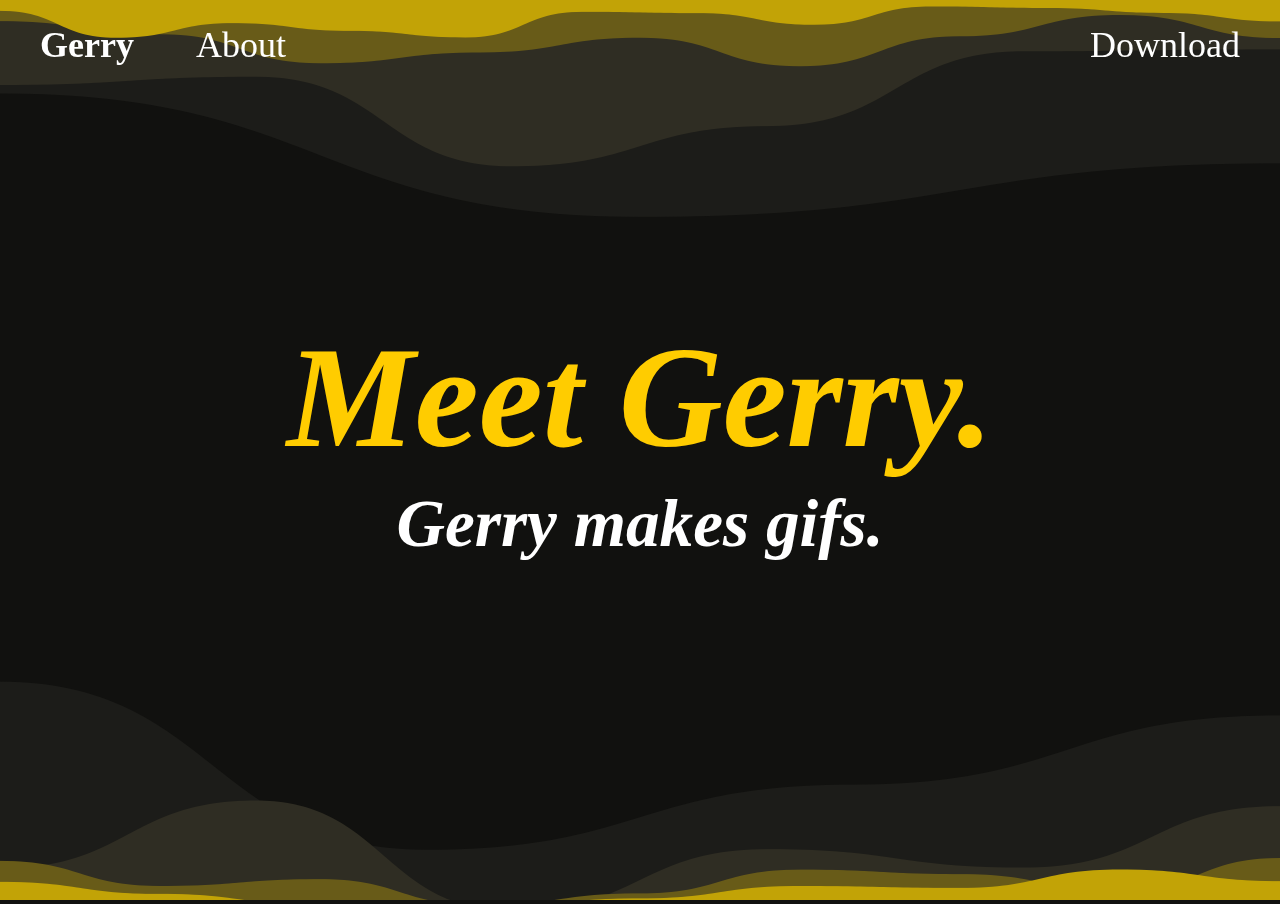
==== Web/index.html @ 0bc9eba4 "Add website" ====
<!DOCTYPE html>
<html>
  <head>
    <title>Gerry - gif screen capture tool</title>
    <noscript
      ><meta http-equiv="refresh" content="0.05;URL='/about'"
    /></noscript>
    <script type="text/javascript" defer>
      function easeOutExpo(x) {
        return x === 1 ? 1 : 1 - Math.pow(2, -10 * x);
      }

      function easeOutQuad(x) {
        return 1 - (1 - x) * (1 - x);
      }

      CanvasRenderingContext2D.prototype.roundRect = function (x, y, w, h, r) {
        if (w < 2 * r) r = w / 2;
        if (h < 2 * r) r = h / 2;
        this.beginPath();
        this.moveTo(x + r, y);
        this.arcTo(x + w, y, x + w, y + h, r);
        this.arcTo(x + w, y + h, x, y + h, r);
        this.arcTo(x, y + h, x, y, r);
        this.arcTo(x, y, x + w, y, r);
        this.closePath();
        return this;
      };

      class Wave {
        constructor({
          canvas,
          points,
          color,
          inverted,
          wavelenth,
          amplitude,
          shift,
        }) {
          this.canvas = canvas;
          this.points = points;
          this.color = color;
          this.inverted = inverted;
          this.wavelenth = wavelenth;
          this.amplitude = amplitude;
          this.shift = shift;
          this.visibility = 1;
        }

        render(t, ctx) {
          const f = (i) =>
            Math.sin(t / this.wavelenth + (i * Math.PI) / this.points.length) *
            this.amplitude;
          const X = (i) => (i * canvas.width) / (this.points.length - 1);
          const Y = (i) =>
            this.inverted
              ? canvas.height -
                (this.points[i] - f(i)) * easeOutQuad(this.visibility)
              : (this.points[i] + f(i)) * easeOutQuad(this.visibility);

          ctx.beginPath();

          ctx.moveTo(0, Y(0));

          for (let i = 1; i < this.points.length; i++) {
            ctx.bezierCurveTo(
              X(i - 0.5),
              Y(i - 1),
              X(i - 0.5),
              Y(i),
              X(i),
              Y(i)
            );
          }

          const straightY = this.inverted ? canvas.height : 0;
          ctx.lineTo(canvas.width, straightY);
          ctx.lineTo(0, straightY);
          ctx.lineTo(0, Y(0));

          ctx.globalAlpha = this.visibility;
          ctx.fillStyle = this.color;
          ctx.fill();
          ctx.globalAlpha = 1;

          // for (let i = 1; i < this.points.length; i++) {
          //   // Start and end points
          //   ctx.fillStyle = "blue";
          //   ctx.beginPath();
          //   ctx.arc(X(i - 1), Y[i - 1], 5, 0, 2 * Math.PI); // Start point
          //   ctx.arc(X(i), Y[i], 5, 0, 2 * Math.PI); // End point
          //   ctx.fill();

          //   // Control points
          //   ctx.fillStyle = "red";
          //   ctx.beginPath();
          //   ctx.arc(X(i - 0.5), Y[i - 1], 5, 0, 2 * Math.PI); // Control point one
          //   ctx.arc(X(i - 0.5), Y[i - 1], 5, 0, 2 * Math.PI); // Control point two
          //   ctx.fill();
          // }
        }
      }

      const lineWidth = 8.0;
      const HANDLE_WIDTH = 16.0;
      const handleLength = 48.0;

      const timeline = new Image(5358, 300);
      timeline.src = "/img/Timeline.png";

      class Cropper {
        constructor({ canvas }) {
          this.canvas = canvas;
          this.start = [0, 0];
          this.end = [canvas.width - 0, canvas.height - 0];
          this.trimmer = 0;
          this.button = 0;
        }

        renderCorner(corner, ctx) {
          ctx.beginPath();

          const handleWidth = HANDLE_WIDTH * (1 - this.trimmer);

          if (corner === 0) {
            ctx.rect(
              this.start[0],
              this.start[1] - handleWidth,
              handleLength,
              handleWidth
            );
            ctx.rect(
              this.start[0] - handleWidth,
              this.start[1] - handleWidth,
              handleWidth,
              handleLength + handleWidth
            );
          } else if (corner === 1) {
            ctx.rect(
              this.end[0] - handleLength,
              this.start[1] - handleWidth,
              handleLength,
              handleWidth
            );
            ctx.rect(
              this.end[0],
              this.start[1] - handleWidth,
              handleWidth,
              handleLength + handleWidth
            );
          } else if (corner === 2) {
            ctx.rect(
              this.end[0] - handleLength,
              this.end[1],
              handleLength,
              handleWidth
            );
            ctx.rect(
              this.end[0],
              this.end[1] - handleLength,
              handleWidth,
              handleLength + handleWidth
            );
          } else if (corner === 3) {
            ctx.rect(this.start[0], this.end[1], handleLength, handleWidth);
            ctx.rect(
              this.start[0] - handleWidth,
              this.end[1] - handleLength,
              handleWidth,
              handleLength + handleWidth
            );
          }

          ctx.fillStyle = "rgb(255, 204, 0)";
          ctx.fill();
        }

        renderEdge(edge, ctx) {
          const handleWidth = HANDLE_WIDTH * (1 - this.trimmer);

          ctx.beginPath();

          if (edge === 0) {
            ctx.rect(
              (this.start[0] + this.end[0] - handleLength) / 2,
              this.start[1],
              handleLength,
              handleWidth
            );
          } else if (edge === 1) {
            ctx.rect(
              this.end[0] - handleWidth,
              (this.start[1] + this.end[1] - handleLength) / 2,
              handleWidth,
              handleLength
            );
          } else if (edge === 2) {
            ctx.rect(
              (this.start[0] + this.end[0] - handleLength) / 2,
              this.end[1] - handleWidth,
              handleLength,
              handleWidth
            );
          } else if (edge === 3) {
            ctx.rect(
              this.start[0],
              (this.start[1] + this.end[1] - handleLength) / 2,
              handleWidth,
              handleLength
            );
          }

          ctx.fillStyle = "rgb(255, 204, 0)";
          ctx.fill();
        }

        renderDarkness(ctx) {
          // Top, bottom
          ctx.beginPath();
          ctx.rect(0, 0, canvas.width, this.start[1]);
          ctx.rect(0, this.end[1], canvas.width, canvas.height - this.end[1]);
          ctx.fillStyle = `rgba(0, 0, 0, ${0.7 - this.trimmer * 0.7})`;
          ctx.fill();

          // Left, right
          ctx.beginPath();
          ctx.rect(
            this.end[0],
            this.start[1],
            canvas.width - this.end[0],
            this.end[1] - this.start[1]
          );
          ctx.rect(
            0,
            this.start[1],
            this.start[0],
            this.end[1] - this.start[1]
          );
          ctx.fillStyle = `rgba(0, 0, 0, ${0.7 - this.button * 0.7})`;
          ctx.fill();
        }

        renderOutline(ctx) {
          ctx.beginPath();
          ctx.strokeStyle = `rgba(255, 204, 0, ${1 - this.button})`;

          // Right
          ctx.moveTo(this.end[0], this.start[1] - lineWidth / 2);
          ctx.lineTo(this.end[0], this.end[1] + lineWidth / 2);

          // Left
          ctx.moveTo(this.start[0], this.end[1] + lineWidth / 2);
          ctx.lineTo(this.start[0], this.start[1] - lineWidth / 2);

          ctx.lineWidth = lineWidth + this.trimmer * 24;
          ctx.stroke();

          // Top
          ctx.moveTo(this.start[0], this.start[1]);
          ctx.lineTo(this.end[0], this.start[1]);

          // Bottom
          ctx.moveTo(this.end[0], this.end[1]);
          ctx.lineTo(this.start[0], this.end[1]);

          ctx.lineWidth = lineWidth;
          ctx.stroke();
        }

        renderTimeline(t, ctx) {
          ctx.globalAlpha = Math.max((this.trimmer - 0.5 - this.button) * 2, 0);
          console.log(2 * ((timeline.height * 16) / 9));
          ctx.drawImage(
            timeline,
            canvas.width < 2200 ? -5 * ((timeline.height * 16) / 9) : 0,
            this.start[1],
            timeline.width,
            timeline.height
          );
          ctx.globalAlpha = 1;

          if (this.trimmer === 1 && this.button === 0) {
            ctx.beginPath();
            const px = this.start[0] + t * (this.end[0] - this.start[0]);
            ctx.moveTo(px, this.start[1]);
            ctx.lineTo(px, this.end[1]);
            ctx.lineWidth = lineWidth;
            ctx.strokeStyle = "rgb(255, 204, 0)";
            ctx.stroke();
          }
        }

        renderButton(t, ctx) {
          const availableWidth = this.end[0] - this.start[0];
          const gutter = 40;
          const buttonWidth = (availableWidth - gutter) / 2;
          const buttonHeight = this.end[1] - this.start[1];

          ctx.beginPath();
          ctx.roundRect(
            this.start[0],
            this.start[1],
            buttonWidth,
            buttonHeight,
            12
          );
          ctx.fillStyle = `rgb(255, 204, 0, ${this.button})`;
          ctx.fill();

          ctx.beginPath();
          ctx.roundRect(
            this.start[0] + buttonWidth + gutter,
            this.start[1],
            buttonWidth,
            buttonHeight,
            12
          );
          ctx.fillStyle = `rgb(255, 204, 0, ${this.button})`;
          ctx.fill();

          ctx.fillStyle = `rgba(0, 0, 0, ${this.button})`;
          ctx.font = "72px sans-serif";
          ctx.textAlign = "center";
          ctx.fillText(
            "gif",
            this.start[0] + buttonWidth / 2,
            (this.start[1] + this.end[1]) / 2 + 20
          );
          ctx.fillText(
            "mp4",
            this.start[0] + (buttonWidth * 3) / 2 + gutter,
            (this.start[1] + this.end[1]) / 2 + 20
          );
        }

        render(t, ctx) {
          this.renderTimeline(t, ctx);
          this.renderDarkness(ctx);
          this.renderOutline(ctx);
          for (let i = 0; i < 4; i++) {
            this.renderCorner(i, ctx);
            this.renderEdge(i, ctx);
          }
          this.renderButton(t, ctx);
        }
      }

      class WobblyFrame {
        constructor({ canvas, wavelenth, amplitude, offset }) {
          this.canvas = canvas;
          this.wavelenth = wavelenth;
          this.amplitude = amplitude;
          this.offset = offset;
        }

        render(t, ctx) {
          const w = this.offset;
          ctx.beginPath();

          ctx.moveTo(w, w);

          [
            [0, 20, 10, -10, 15, 0],
            [0, 5, -5, -15, 0],
            [0, -15, 5, -15, 15, 0],
            [0, -3, -10, 0],
          ].forEach((points, j) => {
            for (let i = 0; i < points.length; i++) {
              let axisLength = j % 2 === 1 ? canvas.height : canvas.width;
              const f = (i) =>
                Math.sin(t / this.wavelenth + (i * Math.PI) / points.length) *
                this.amplitude;

              let P = (i) =>
                w + ((axisLength - w * 2) * i) / (points.length - 1);
              let T = (i) => w + points[i] + f(i);

              if (j === 0) {
                ctx.bezierCurveTo(
                  P(i - 0.5),
                  T(i - 1),
                  P(i - 0.5),
                  T(i),
                  P(i),
                  T(i)
                );
              } else if (j === 1) {
                ctx.bezierCurveTo(
                  canvas.width - T(i - 1),
                  P(i - 0.5),
                  canvas.width - T(i),
                  P(i - 0.5),
                  canvas.width - T(i),
                  P(i)
                );
              } else if (j === 2) {
                ctx.bezierCurveTo(
                  canvas.width - P(i - 0.5),
                  canvas.height - T(i - 1),
                  canvas.width - P(i - 0.5),
                  canvas.height - T(i),
                  canvas.width - P(i),
                  canvas.height - T(i)
                );
              } else if (j == 3) {
                ctx.bezierCurveTo(
                  T(i - 1),
                  canvas.height - P(i - 0.5),
                  T(i),
                  canvas.height - P(i - 0.5),
                  T(i),
                  canvas.height - P(i)
                );
              }
            }
          });
          ctx.closePath();

          ctx.rect(-20, -20, canvas.width + 40, canvas.height + 40);

          ctx.fillStyle = "rgb(255, 204, 0)";
          ctx.strokeStyle = "rgb(255, 204, 0)";
          ctx.fill("evenodd");
        }
      }

      document.addEventListener("DOMContentLoaded", () => {
        const canvas = document.querySelector("#canvas");

        canvas.width = window.innerWidth * 2;
        canvas.height = window.innerHeight * 2;
        window.addEventListener("resize", () => {
          canvas.width = window.innerWidth * 2;
          canvas.height = window.innerHeight * 2;
        });

        const ctx = canvas.getContext("2d");

        const waves = [
          new Wave({
            canvas,
            points: [170, 340, 250],
            color: "#1c1c19",
            wavelenth: 4910,
            amplitude: 100,
          }),
          new Wave({
            canvas,
            points: [450, 180, 330, 430],
            color: "#1c1c19",
            inverted: true,
            wavelenth: 6370,
            amplitude: 100,
          }),

          new Wave({
            canvas,
            points: [150, 100, 260, 180, 50, 80],
            color: "#2f2d23",
            wavelenth: 3123,
            amplitude: 75,
          }),
          new Wave({
            canvas,
            points: [80, 250, 50, 175, 120, 210],
            color: "#2f2d23",
            wavelenth: 3775,
            amplitude: 75,
            inverted: true,
          }),

          new Wave({
            canvas,
            points: [25, 40, 90, 65, 37, 100, 50, 20, 80],
            color: "#685b18",
            wavelenth: 1885,
            amplitude: 40,
          }),
          new Wave({
            canvas,
            points: [100, 60, 80, 30, 50, 90, 70, 25, 75],
            color: "#685b18",
            wavelenth: 1462,
            amplitude: 40,
            inverted: true,
          }),

          new Wave({
            canvas,
            points: [10, 60, 28, 42, 55, 5, 10, 37, 5, 13, 28, 50],
            color: "#c2a306",
            wavelenth: 1337,
            amplitude: 20,
          }),
          new Wave({
            canvas,
            points: [50, 30, 10, 5, 20, 40, 30, 60, 30],
            color: "#c2a306",
            wavelenth: 1122,
            amplitude: 20,
            inverted: true,
          }),
        ];

        const cropper = new Cropper({ canvas });

        const frame = new WobblyFrame({
          canvas,
          wavelenth: 500,
          amplitude: 5,
          offset: 20,
        });

        const stages = [
          {
            setup: () => {
              const title = document.createElement("span");
              title.className = "title";
              title.innerText = "Meet Gerry.";
              const text = document.createElement("span");
              text.className = "text";
              text.innerHTML = `<span class="em">Gerry makes gifs.</span>`;
              return [title, text];
            },
            render: (T, t, ctx) => {
              waves.forEach((wave, i) => wave.render(T, ctx));
            },
          },
          {
            setup: () => {
              const text = document.createElement("span");
              text.className = "text";
              text.innerHTML = `Simply click <span class="em">G</span> to start recording...`;
              const img = document.createElement("div");
              img.className = "topbar G";
              return [text, img];
            },
            render: (T, t, ctx) => {
              waves.forEach((wave, i) => {
                wave.visibility = Math.max(0, 1 - t * 4);
                wave.render(T, ctx);
              });
              frame.offset = -20 + Math.min((t / 0.25) * 50, 50);
              frame.render(T, ctx);
            },
          },
          {
            setup: () => {
              const text = document.createElement("span");
              text.className = "text";
              text.innerHTML = `<span>...and click</span><span class="stop" aria-label="stop"></span><span>when you're done.</span>`;
              const img = document.createElement("div");
              img.className = "topbar stop";
              return [text, img];
            },
            render: (T, t, ctx) => {
              cropper.render(T, ctx);
              frame.offset = 30 - Math.min((t / 0.25) * 50, 50);
              frame.render(T, ctx);
            },
          },
          {
            setup: () => {
              const text = document.createElement("span");
              text.className = "text";
              text.innerHTML = `Afterwards, you can quickly <span class="em">crop</span>...`;
              return [text];
            },
            render: (T, t, ctx) => {
              const startingHeight = canvas.height;
              const startingWidth = canvas.width;
              const desiredHeight = startingHeight * 0.72;
              const desiredWidth =
                canvas.width < 1400
                  ? startingWidth * 0.92
                  : startingWidth * 0.8;

              const currentHeight =
                startingHeight +
                (desiredHeight - startingHeight) *
                  easeOutQuad(Math.min(t * 8, 1));
              const currentWidth =
                startingWidth +
                (desiredWidth - startingWidth) *
                  easeOutQuad(Math.min(Math.max((t - 1 / 8) * 8, 0), 1));

              const start = [
                (canvas.width - currentWidth) / 2,
                (canvas.height - currentHeight) / 2,
              ];

              const end = [
                (canvas.width + currentWidth) / 2,
                (canvas.height + currentHeight) / 2,
              ];

              cropper.start = start;
              cropper.end = end;
              cropper.render(T, ctx);
            },
          },
          {
            setup: () => {
              const text = document.createElement("span");
              text.className = "text";
              text.innerHTML = `...and <span class="em">trim</span>.`;
              return [text];
            },
            render: (T, t, ctx) => {
              const startingHeight = canvas.height * 0.8;
              const startingWidth =
                canvas.width < 1600 ? canvas.width * 0.92 : canvas.width * 0.8;
              const desiredHeight = 300;
              const desiredWidth = startingWidth;

              const currentHeight =
                startingHeight +
                (desiredHeight - startingHeight) *
                  easeOutQuad(Math.min(t * 8, 1));
              const currentWidth =
                startingWidth +
                (desiredWidth - startingWidth) *
                  Math.min(Math.max((t - 1 / 8) * 8, 0), 1);

              const heightOffset = 400 * easeOutQuad(Math.min(t * 8, 1));

              const start = [
                (canvas.width - currentWidth) / 2,
                (canvas.height - currentHeight) / 2 + heightOffset,
              ];

              const end = [
                (canvas.width + currentWidth) / 2,
                (canvas.height + currentHeight) / 2 + heightOffset,
              ];

              cropper.start = start;
              cropper.end = end;
              cropper.trimmer = easeOutQuad(Math.min(t * 8, 1));
              cropper.render(t, ctx);
            },
          },
          {
            setup: () => {
              const text = document.createElement("span");
              text.className = "text";
              text.innerHTML = `And then export to <span class="em">gif</span> or <span class="em">mp4</span>.`;
              return [text];
            },
            render: (T, t, ctx) => {
              const startingHeight = 300;
              const startingWidth = canvas.width * 0.8;
              const desiredHeight = 105;
              const desiredWidth = 400;

              const currentHeight =
                startingHeight +
                (desiredHeight - startingHeight) * Math.min(t * 8, 1);
              const currentWidth =
                startingWidth +
                (desiredWidth - startingWidth) * Math.min(t * 8, 1);

              const heightOffset = 400 - 100 * Math.min(t * 8, 1);

              const start = [
                (canvas.width - currentWidth) / 2,
                (canvas.height - currentHeight) / 2 + heightOffset,
              ];

              const end = [
                (canvas.width + currentWidth) / 2,
                (canvas.height + currentHeight) / 2 + heightOffset,
              ];

              cropper.start = start;
              cropper.end = end;

              cropper.trimmer = 1;
              cropper.button = Math.min(t * 8, 1);
              // cropper.trimmer = 1 - Math.min(t * 8, 1);
              cropper.render(t, ctx);
            },
          },
          {
            setup: () => {
              const text = document.createElement("span");
              text.className = "text";
              text.innerHTML = `Ready to try?`;
              const link = document.createElement("a");
              link.className = "download fade";
              link.innerHTML = `<svg
	 viewBox="0 0 22.773 22.773">
	<g>
		<path d="M15.769,0c0.053,0,0.106,0,0.162,0c0.13,1.606-0.483,2.806-1.228,3.675c-0.731,0.863-1.732,1.7-3.351,1.573
			c-0.108-1.583,0.506-2.694,1.25-3.561C13.292,0.879,14.557,0.16,15.769,0z"/>
		<path d="M20.67,16.716c0,0.016,0,0.03,0,0.045c-0.455,1.378-1.104,2.559-1.896,3.655c-0.723,0.995-1.609,2.334-3.191,2.334
			c-1.367,0-2.275-0.879-3.676-0.903c-1.482-0.024-2.297,0.735-3.652,0.926c-0.155,0-0.31,0-0.462,0
			c-0.995-0.144-1.798-0.932-2.383-1.642c-1.725-2.098-3.058-4.808-3.306-8.276c0-0.34,0-0.679,0-1.019
			c0.105-2.482,1.311-4.5,2.914-5.478c0.846-0.52,2.009-0.963,3.304-0.765c0.555,0.086,1.122,0.276,1.619,0.464
			c0.471,0.181,1.06,0.502,1.618,0.485c0.378-0.011,0.754-0.208,1.135-0.347c1.116-0.403,2.21-0.865,3.652-0.648
			c1.733,0.262,2.963,1.032,3.723,2.22c-1.466,0.933-2.625,2.339-2.427,4.74C17.818,14.688,19.086,15.964,20.67,16.716z"/>
	</g>
</svg>
 <div>Download for Mac</div>`;
              link.href = "#";
              return [text, link];
            },
            render: (T, t, ctx) => {
              waves.forEach((wave, i) => {
                wave.visibility = Math.min(t * 4, 1);
                wave.render(T, ctx);
              });

              //clean up
              cropper.trimmer = 0;
              cropper.button = 0;
              cropper.start = [0, 0];
              cropper.end = [canvas.width, canvas.height];
            },
          },
        ];

        const container = document.querySelector("#gerry");
        let elements = [];
        let currentStage = stages[0];
        let stageStartT = 0;

        const activateStage = (i) => {
          currentStage = stages[i];
          stageStartT = performance.now();
          elements = currentStage.setup();
          elements.forEach((el) => container.appendChild(el));
          // if (i < stages.length - 1) {
          setTimeout(() => {
            elements.forEach((el) => container.removeChild(el));
            activateStage((i + 1) % stages.length);
          }, 4000);
          // }
        };

        activateStage(0);

        const render = (T) => {
          ctx.clearRect(0, 0, canvas.width, canvas.height);
          const t = (T - stageStartT) / 4000;
          currentStage.render && currentStage.render(T, t, ctx);
          // waves.forEach((wave, i) => wave.render(t, ctx));
          // if (t < 3000) {
          //   if (t > 2000) {
          //     frame.offset = 20 - ((t - 2000) / 1000) * 40;
          //   }
          //   frame.render(t, ctx);
          // }
          // cropper.render(t, ctx);
          window.requestAnimationFrame(render);
        };
        render(0);
      });
    </script>
    <link rel="stylesheet" href="css/style.css" />
  </head>
  <body>
    <nav class="fixed">
      <div class="left">
        <a class="title" href="/">Gerry</a>
        <a class="about" href="/about">About</a>
      </div>
      <a class="nav-download" href="/about#download">Download</a>
    </nav>
    <canvas id="canvas"></canvas>
    <div id="gerry"></div>
  </body>
</html>
---- Web/css/style.css ----
@font-face {
  font-family: "Computer Modern";
  src: url("http://mirrors.ctan.org/fonts/cm-unicode/fonts/otf/cmunbi.otf");
  font-weight: bold;
  font-style: italic;
}

html,
body {
  margin: 0;
  width: 100%;
  height: 100%;
  background-color: #11110f;
}

#canvas {
  width: 100%;
  height: 100%;
}

#gerry {
  /* font-family: "Computer Modern", sans-serif; */
  color: rgb(255, 204, 0);
  font-style: italic;
  font-weight: bold;
  display: flex;
  flex-direction: column;
  align-items: center;
  justify-content: center;
  height: 100%;
  width: 100%;
  position: fixed;
  top: 0;
  left: 0;
  z-index: 1;
}

@keyframes fade {
  0% {
    opacity: 0;
  }
  35% {
    opacity: 1;
  }
  80% {
    opacity: 1;
  }
  100% {
    opacity: 0;
  }
}

@keyframes fadeIn {
  0% {
    opacity: 0;
  }
  100% {
    opacity: 1;
  }
}

#gerry .title {
  animation: fade 4s;
  text-align: center;
  font-size: 144px;
  line-height: 120px;
  margin-bottom: 40px;
  padding: 0 48px;
}

.text {
  font-size: 48px;
  animation: fade 4s;
  text-align: center;
  padding: 0 48px;
  line-height: 64px;
}

.topbar {
  width: 700px;
  max-width: 90%;
  height: 32px;
  background-size: contain;
  background-repeat: no-repeat;
  animation: fade 4s;
  margin-top: 32px;
}

.topbar.G {
  background-image: url("/img/TopBarG.png");
}

.topbar.stop {
  background-image: url("/img/TopBarStop.png");
}

.text .em {
  font-size: 140%;
  line-height: 48px;
  color: #fff;
}

.text .stop {
  width: 52px;
  height: 52px;
  background-image: url("/img/Stop.svg");
  background-size: cover;
  display: inline-block;
  margin: -5px 12px;
}

#canvas {
  animation: fadeIn 0.5s;
}

.fade {
  animation: fade 4s;
}

#gerry .download {
  margin-top: 40px;
}

a.download {
  border: 1px solid #fff;
  padding: 16px;
  border-radius: 8px;
  color: #fff;
  text-decoration: none;
  font-style: normal;
  display: flex;
}

a.download svg {
  width: 28px;
  height: 28px;
  fill: #fff;
}

a.download div {
  height: 30px;
  font-size: 34px;
  line-height: 30px;
  margin-left: 12px;
}

nav {
  display: flex;
  justify-content: space-between;
  width: 100%;
  box-sizing: border-box;
  font-size: 36px;
}

nav.fixed {
  position: fixed;
  z-index: 100;
  top: 0;
  left: 0;
}

nav .left {
  display: flex;
}

nav .title {
  margin-right: 14px;
  padding-left: 40px;
  font-weight: bold;
}

nav .nav-download {
  padding-right: 40px;
}

nav a {
  text-decoration: none;
  color: #fff;
  padding: 24px;
}

main {
  width: 100%;
  max-width: 760px;
  margin: 0 auto;
  color: #ddd;
  font-size: 20px;
  line-height: 28px;
  padding: 12px;
  box-sizing: border-box;
}

h1 {
  color: rgb(255, 204, 0);
  font-size: 36px;
  margin-bottom: 0.5em;
}

h2 {
  color: rgb(255, 204, 0);
  font-size: 32px;
  margin-top: 1.5em;
  margin-bottom: 0.5em;
}

p,
ul {
  margin-top: 0.5em;
  margin-bottom: 2em;
}

pre {
  display: inline;
}

.columns {
  display: flex;
  margin-bottom: -20px;
}

.columns .left {
  padding-right: 10px;
  flex-basis: 50%;
}

.columns .right {
  padding-left: 10px;
  display: flex;
  flex-basis: 50%;
  justify-content: center;
  align-items: center;
}

.screenshot {
  width: 100%;
  margin-top: 4px;
}

main a {
  color: rgb(255, 204, 0);
  text-decoration: none;
}

main .download {
  width: 300px;
  margin-bottom: 40px;
}

.no-top-margin {
  margin-top: 0;
}

@media screen and (max-width: 700px) {
  nav .title {
    padding-left: 18px;
    margin-right: 0;
  }

  nav .nav-download {
    padding-right: 18px;
  }

  nav a {
    padding: 24px 16px;
  }
}

@media screen and (max-width: 800px) {
  .columns {
    flex-direction: column;
  }

  .screenshot {
    width: 80%;
  }

  main .download {
    margin: 0 auto 40px;
  }
}
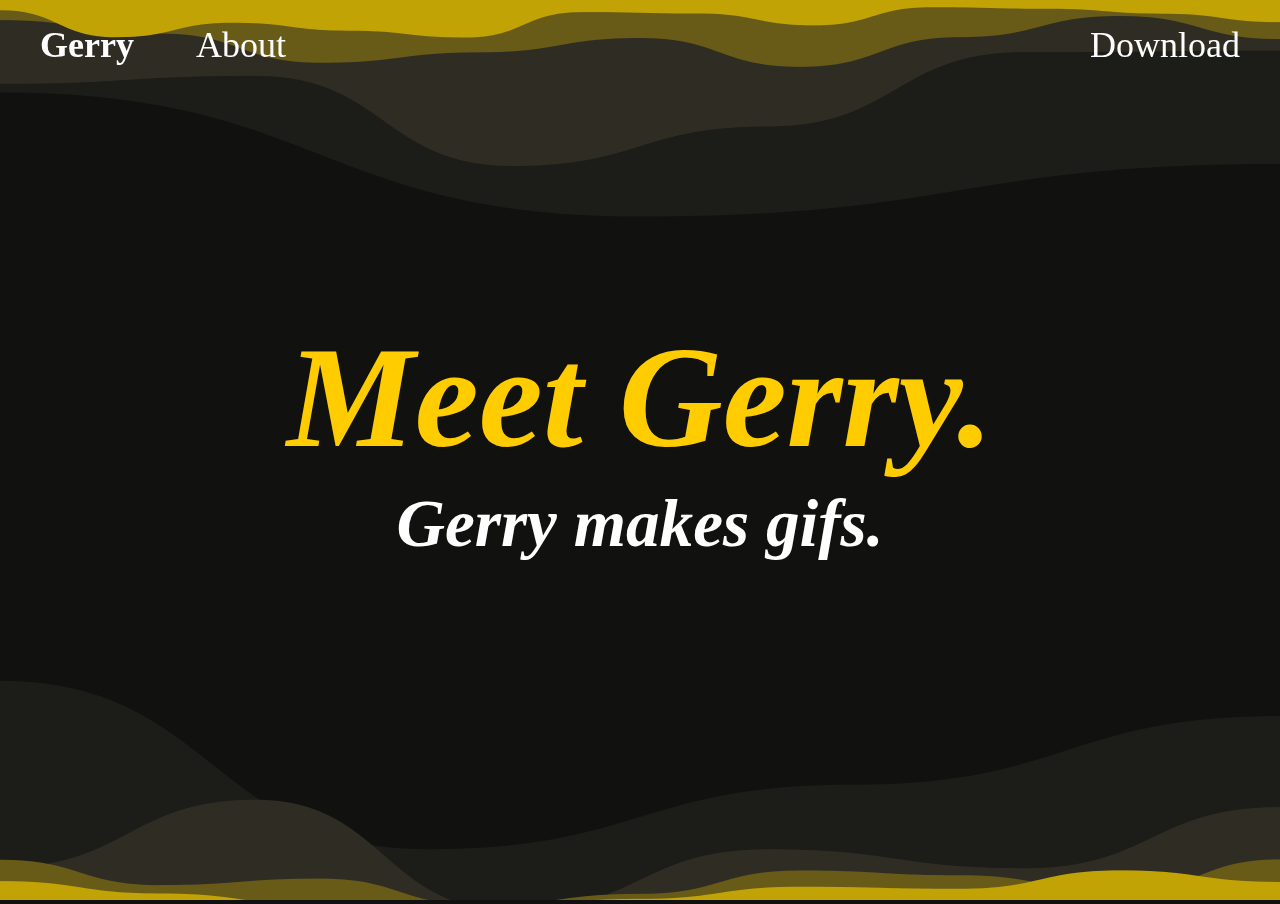
==== commit e4c93bd0: "Add favicon to website" ====
--- a/Web/index.html
+++ b/Web/index.html
@@ -2,6 +2,7 @@
 <html>
   <head>
     <title>Gerry - gif screen capture tool</title>
+    <link rel="icon" type="image/png" href="/img/favicon.png" />
     <noscript
       ><meta http-equiv="refresh" content="0.05;URL='/about'"
     /></noscript>
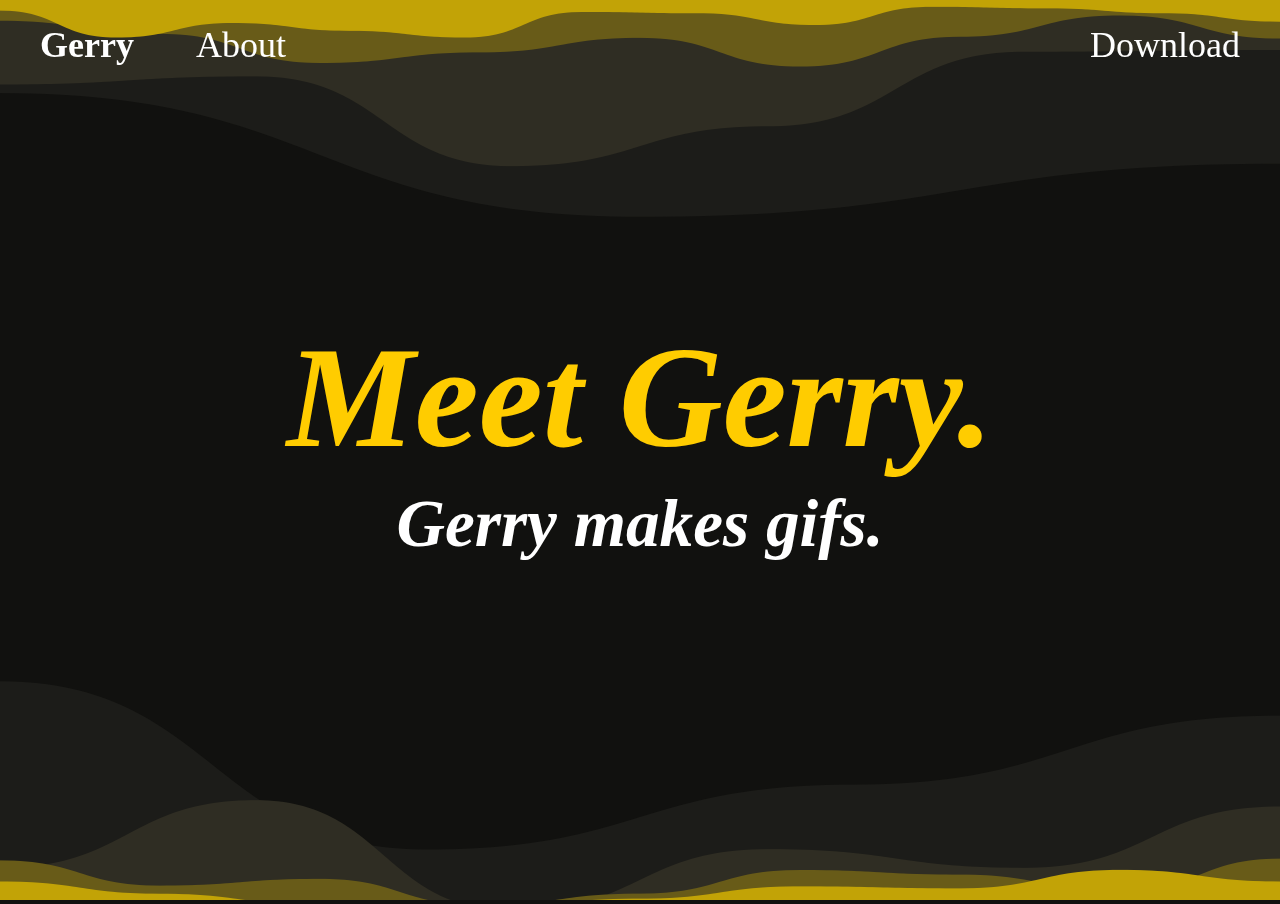
==== commit d194e80c: "fix 404 by linking directly to about.html instead of about" ====
--- a/Web/index.html
+++ b/Web/index.html
@@ -764,9 +764,9 @@
     <nav class="fixed">
       <div class="left">
         <a class="title" href="/">Gerry</a>
-        <a class="about" href="/about">About</a>
+        <a class="about" href="/about.html">About</a>
       </div>
-      <a class="nav-download" href="/about#download">Download</a>
+      <a class="nav-download" href="/about.html#download">Download</a>
     </nav>
     <canvas id="canvas"></canvas>
     <div id="gerry"></div>
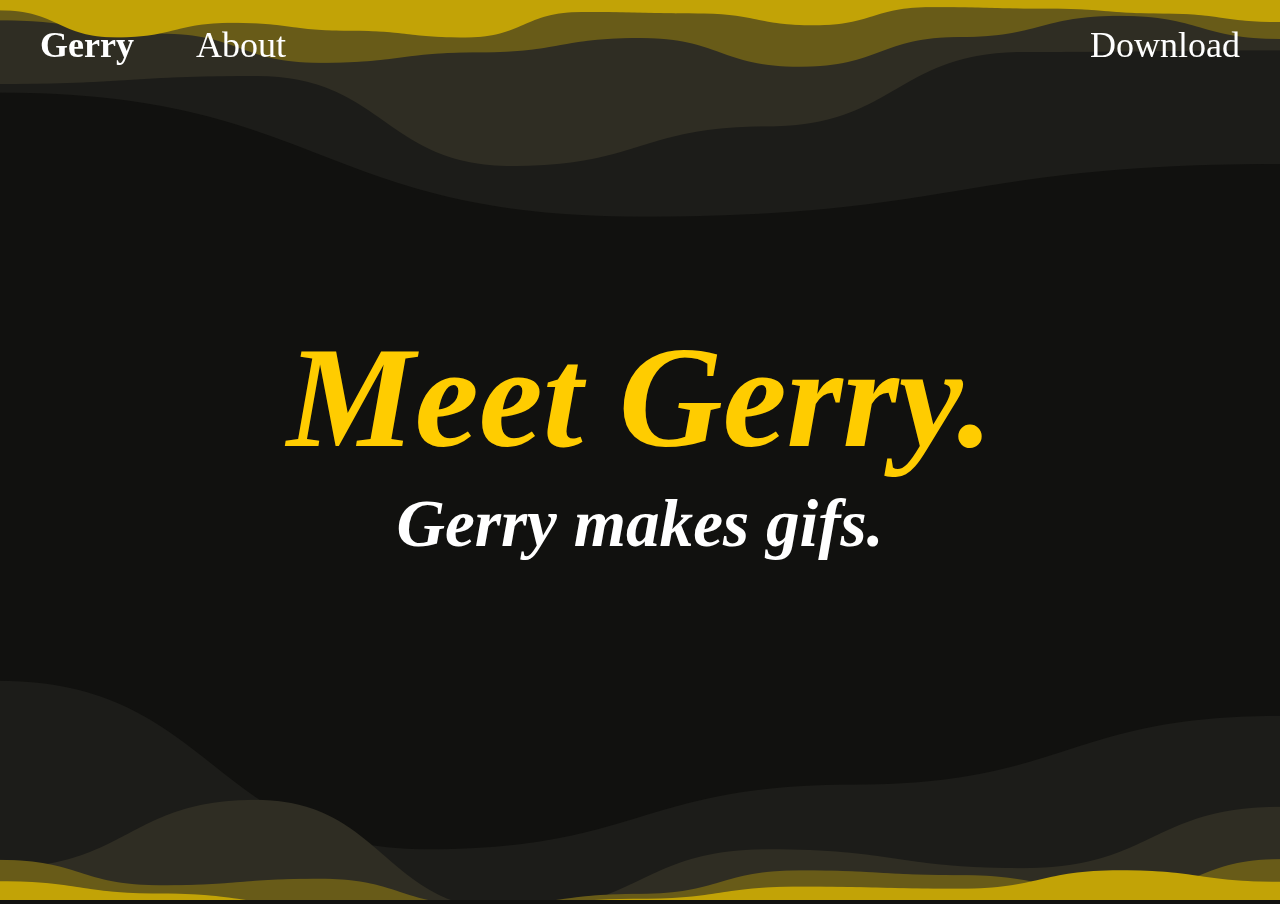
==== commit a5019f37: "Add meta tags" ====
--- a/Web/index.html
+++ b/Web/index.html
@@ -1,8 +1,21 @@
 <!DOCTYPE html>
 <html>
   <head>
-    <title>Gerry - gif screen capture tool</title>
     <link rel="icon" type="image/png" href="/img/favicon.png" />
+    <meta property="og:site_name" content="Gerry" />
+    <meta property="og:site" content="https://gerry.video" />
+    <meta property="og:url" content="https://gerry.video" />
+    <meta property="og:type" content="website" />
+    <title>Gerry - Super simple screen recording</title>
+    <meta property="og:title" content="Gerry: Super simple screen recording" />
+    <meta
+      property="og:description"
+      content="Gerry is a super simple screen recording tool for Mac which can export gif and mp4 files."
+    />
+    <meta
+      property="description"
+      content="Gerry is a super simple screen recording tool for Mac which can export gif and mp4 files."
+    />
     <noscript
       ><meta http-equiv="refresh" content="0.05;URL='/about'"
     /></noscript>
--- a/Web/css/style.css
+++ b/Web/css/style.css
@@ -181,7 +181,7 @@
 
 main {
   width: 100%;
-  max-width: 760px;
+  max-width: 780px;
   margin: 0 auto;
   color: #ddd;
   font-size: 20px;
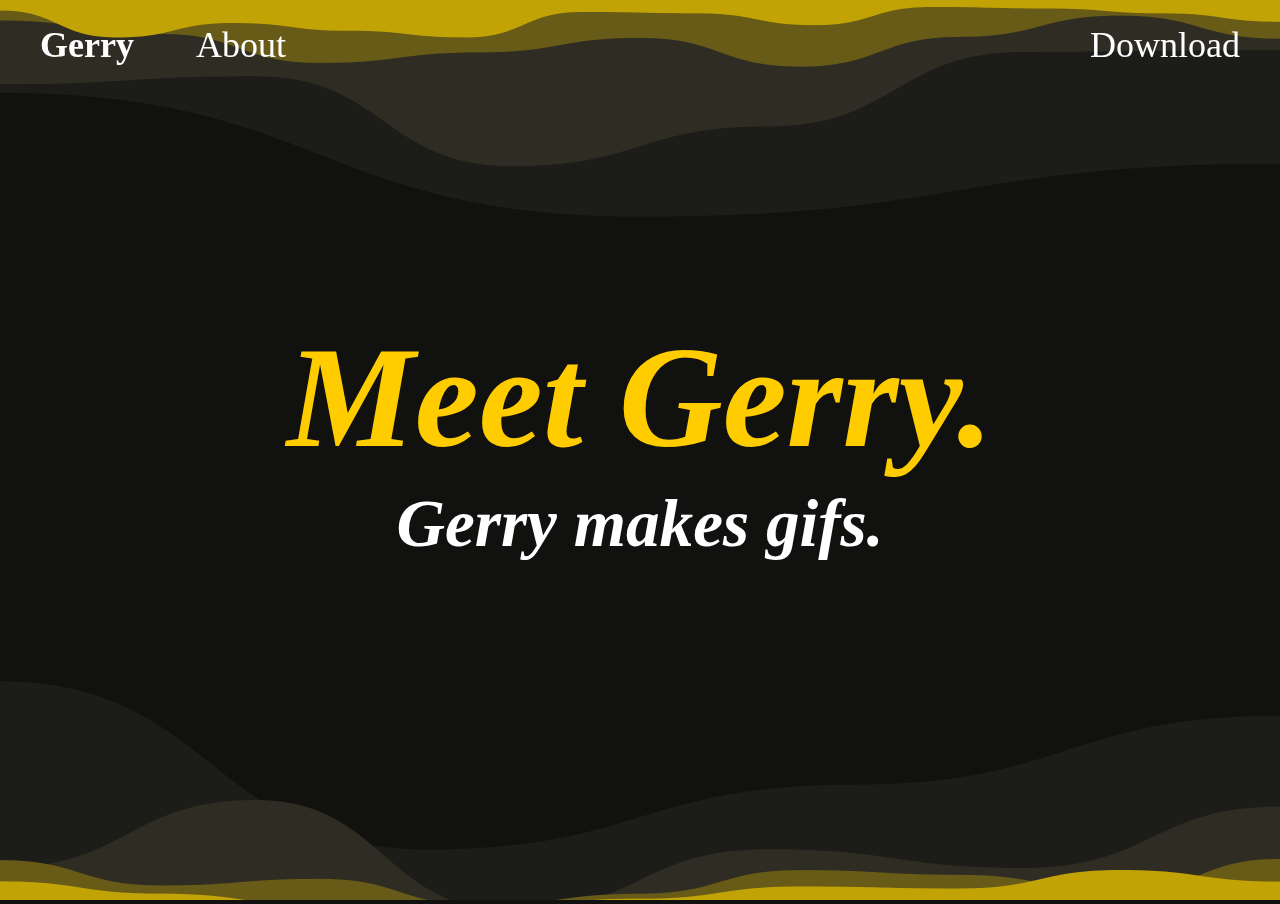
==== commit eebdac2e: "Update site description and add open graph image" ====
--- a/Web/index.html
+++ b/Web/index.html
@@ -1,7 +1,6 @@
 <!DOCTYPE html>
 <html>
   <head>
-    <link rel="icon" type="image/png" href="/img/favicon.png" />
     <meta property="og:site_name" content="Gerry" />
     <meta property="og:site" content="https://gerry.video" />
     <meta property="og:url" content="https://gerry.video" />
@@ -10,12 +9,14 @@
     <meta property="og:title" content="Gerry: Super simple screen recording" />
     <meta
       property="og:description"
-      content="Gerry is a super simple screen recording tool for Mac which can export gif and mp4 files."
+      content="Export .gif and .mp4 files quickly and easily using Gerry."
     />
     <meta
       property="description"
-      content="Gerry is a super simple screen recording tool for Mac which can export gif and mp4 files."
+      content="Export .gif and .mp4 files quickly and easily using Gerry."
     />
+    <link rel="icon" type="image/png" href="/img/favicon.png" />
+    <meta property="og:image" content="/img/MeetGerry.png" />
     <noscript
       ><meta http-equiv="refresh" content="0.05;URL='/about'"
     /></noscript>
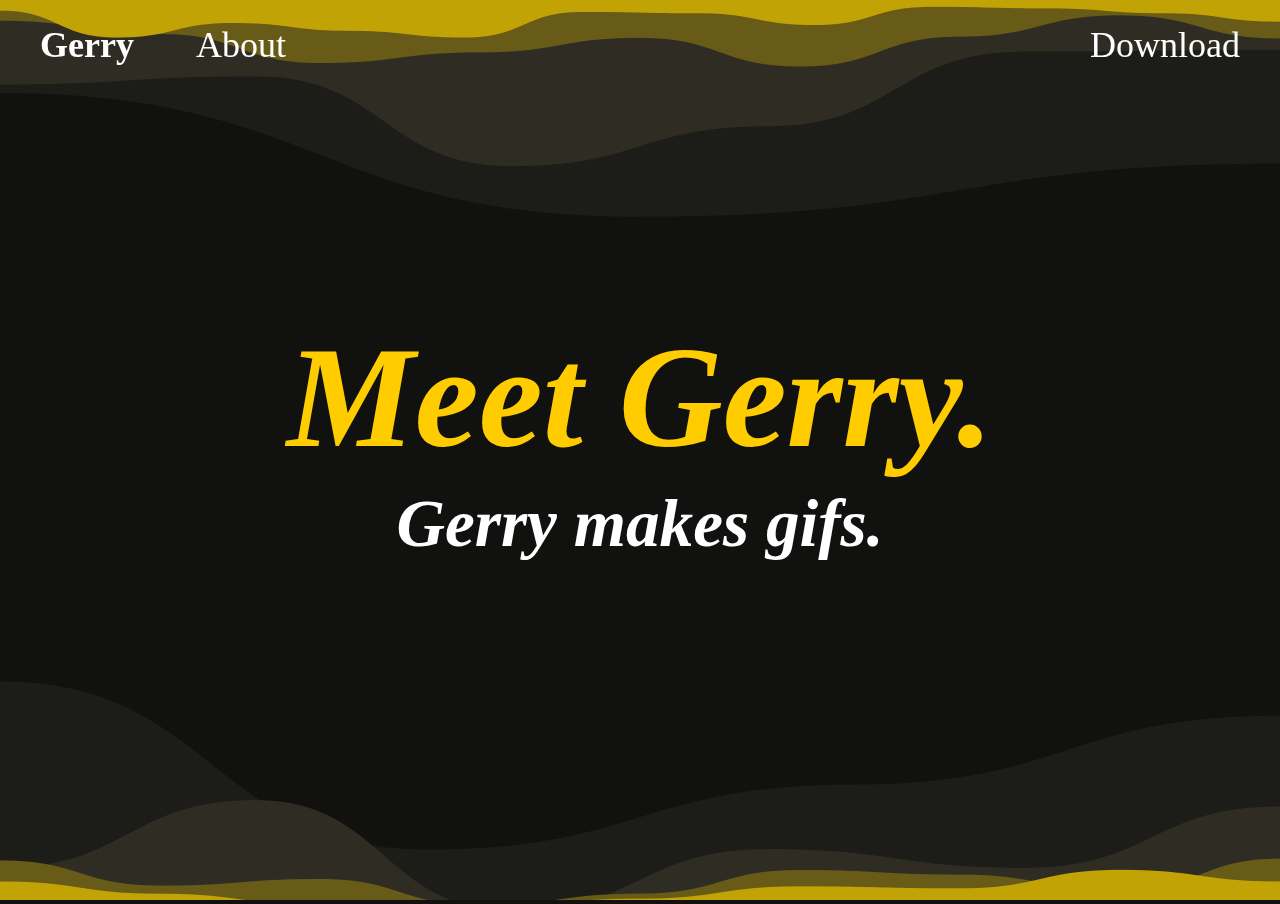
==== commit 10eb99c5: "Update website; link to APP STORE LISTING!" ====
--- a/Web/index.html
+++ b/Web/index.html
@@ -97,22 +97,6 @@
           ctx.fillStyle = this.color;
           ctx.fill();
           ctx.globalAlpha = 1;
-
-          // for (let i = 1; i < this.points.length; i++) {
-          //   // Start and end points
-          //   ctx.fillStyle = "blue";
-          //   ctx.beginPath();
-          //   ctx.arc(X(i - 1), Y[i - 1], 5, 0, 2 * Math.PI); // Start point
-          //   ctx.arc(X(i), Y[i], 5, 0, 2 * Math.PI); // End point
-          //   ctx.fill();
-
-          //   // Control points
-          //   ctx.fillStyle = "red";
-          //   ctx.beginPath();
-          //   ctx.arc(X(i - 0.5), Y[i - 1], 5, 0, 2 * Math.PI); // Control point one
-          //   ctx.arc(X(i - 0.5), Y[i - 1], 5, 0, 2 * Math.PI); // Control point two
-          //   ctx.fill();
-          // }
         }
       }
 
--- a/Web/css/style.css
+++ b/Web/css/style.css
@@ -273,8 +273,16 @@
   .screenshot {
     width: 80%;
   }
-
-  main .download {
-    margin: 0 auto 40px;
-  }
-}
+}
+
+.app-store {
+  display: block;
+  height: 80px;
+  margin-bottom: 48px;
+}
+
+.app-store img {
+  height: 100%;
+  cursor: pointer;
+  user-select: none;
+}
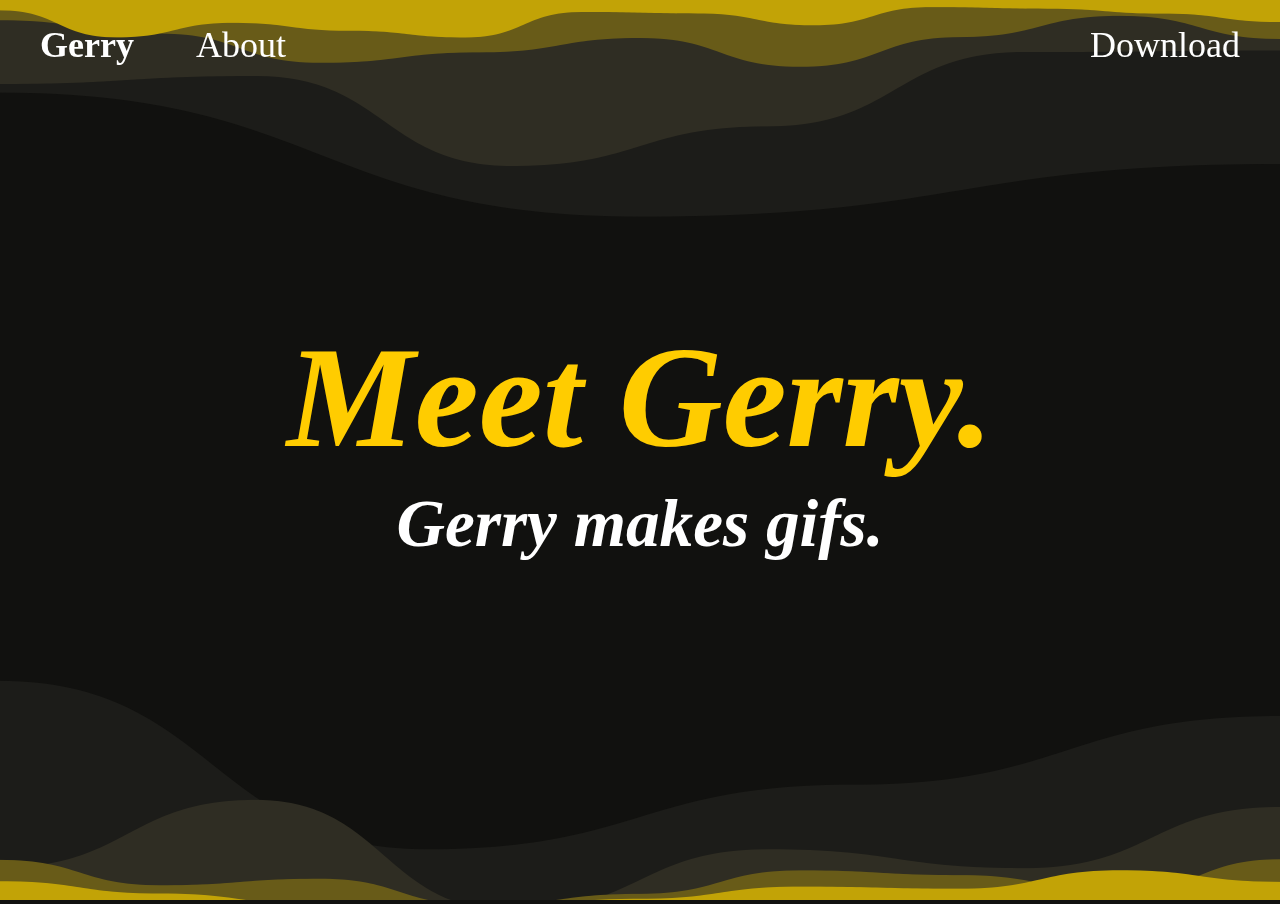
==== commit 4f1ec0db: "Increase website animation speed" ====
--- a/Web/index.html
+++ b/Web/index.html
@@ -733,7 +733,7 @@
           setTimeout(() => {
             elements.forEach((el) => container.removeChild(el));
             activateStage((i + 1) % stages.length);
-          }, 4000);
+          }, 3000);
           // }
         };
 
@@ -741,7 +741,7 @@
 
         const render = (T) => {
           ctx.clearRect(0, 0, canvas.width, canvas.height);
-          const t = (T - stageStartT) / 4000;
+          const t = (T - stageStartT) / 3000;
           currentStage.render && currentStage.render(T, t, ctx);
           // waves.forEach((wave, i) => wave.render(t, ctx));
           // if (t < 3000) {
